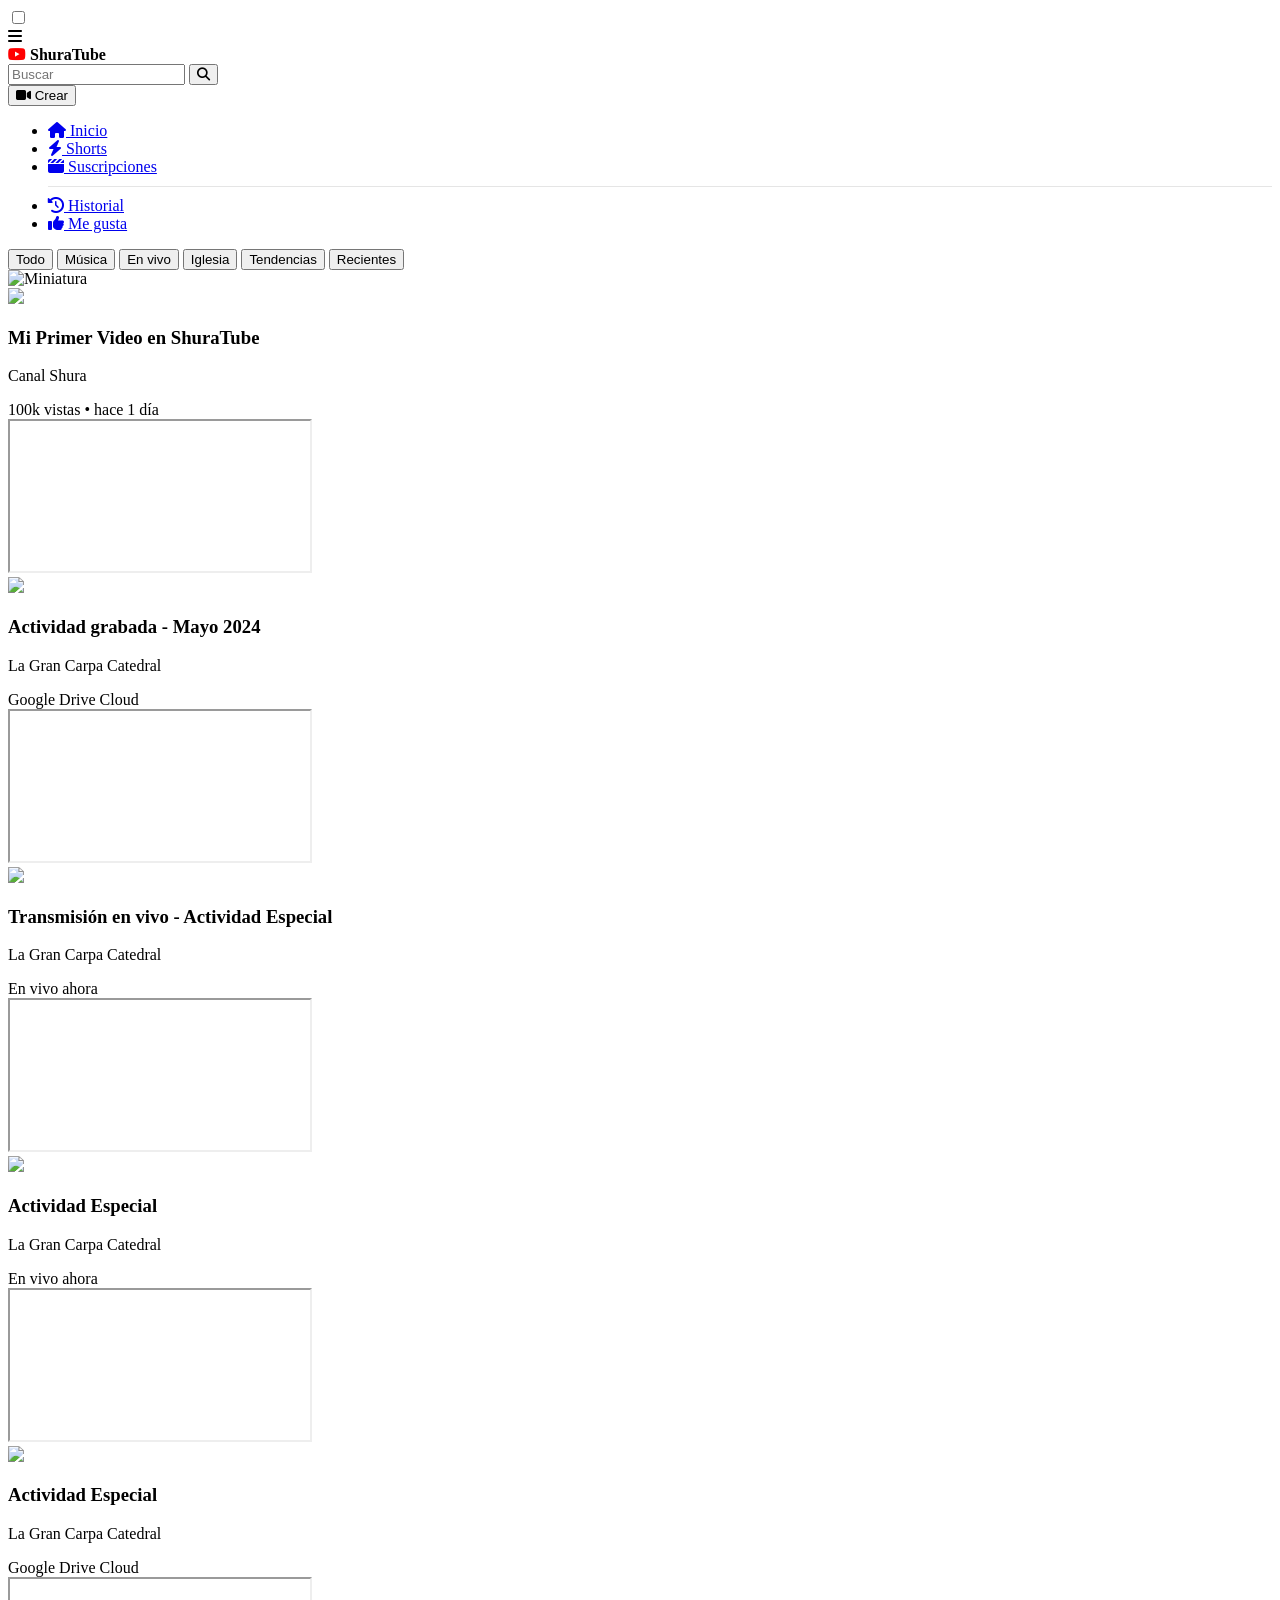
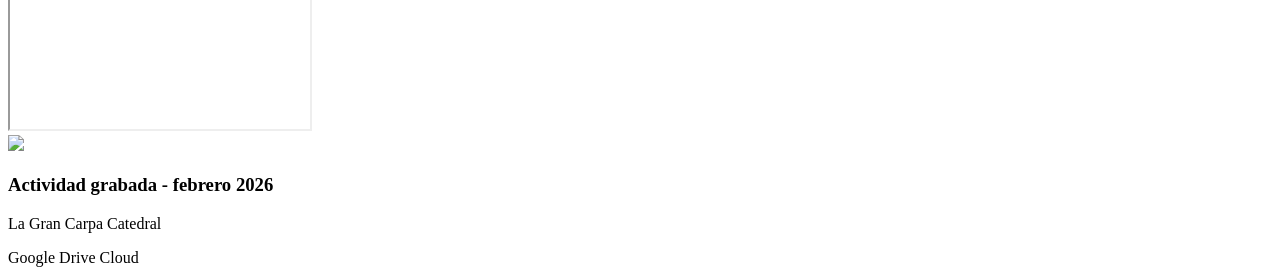
==== index.html @ ed7ae96f "actualizacion" ====
<!DOCTYPE html>
<html lang="es">
<head>
    <meta charset="UTF-8">
    <meta name="viewport" content="width=device-width, initial-scale=1.0">
    <title>ShuraTube - Proyecto Final</title>
    <link rel="stylesheet" href="ejemplo-web.css">
    <link rel="stylesheet" href="https://cdnjs.cloudflare.com/ajax/libs/font-awesome/6.5.0/css/all.min.css">
</head>
<body>

    <input type="checkbox" id="menu-toggle">
    <label for="menu-toggle" class="overlay"></label>

    <header class="header">
        <div class="header-left">
            <label for="menu-toggle" class="hamburguesa">
                <i class="fa-solid fa-bars"></i>
            </label>
            <div class="logo">
                <i class="fa-brands fa-youtube" style="color: red;"></i>
                <strong>ShuraTube</strong>
            </div>
        </div>

        <form class="buscador-container">
            <input type="text" placeholder="Buscar">
            <button type="submit"><i class="fa-solid fa-magnifying-glass"></i></button>
        </form>

        <div class="header-icons">
            <button class="btn-crear"><i class="fa-solid fa-video"></i> <span>Crear</span></button>
            <div class="usuario-perfil"></div>
        </div>
    </header>

    <nav class="sidebar">
        <ul class="nav-list">
            <li><a href="#" class="nav-link"><i class="fa-solid fa-house"></i> <span>Inicio</span></a></li>
            <li><a href="#" class="nav-link"><i class="fa-solid fa-bolt"></i> <span>Shorts</span></a></li>
            <li><a href="#" class="nav-link"><i class="fa-solid fa-clapperboard"></i> <span>Suscripciones</span></a></li>
            <hr style="margin: 10px 0; border: none; border-top: 1px solid #e5e5e5;">
            <li><a href="#" class="nav-link"><i class="fa-solid fa-clock-rotate-left"></i> <span>Historial</span></a></li>
            <li><a href="#" class="nav-link"><i class="fa-solid fa-thumbs-up"></i> <span>Me gusta</span></a></li>
        </ul>
    </nav>

    <div class="filtros-bar">
        <button class="chip activo">Todo</button>
        <button class="chip">Música</button>
        <button class="chip">En vivo</button>
        <button class="chip">Iglesia</button>
        <button class="chip">Tendencias</button>
        <button class="chip">Recientes</button>
    </div>

    <main class="video-grid">
        <article class="video-card">
            <div class="thumbnail">
                <img src="https://i.ytimg.com/vi/dQw4w9WgXcQ/hqdefault.jpg" alt="Miniatura">
            </div>
            <div class="video-info">
                <div class="canal-foto"><img src="https://i.pravatar.cc/100?img=1"></div>
                <div class="video-text">
                    <h3>Mi Primer Video en ShuraTube</h3>
                    <p>Canal Shura</p>
                    <span>100k vistas • hace 1 día</span>
                </div>
            </div>
        </article>

        <article class="video-card">
            <div class="thumbnail">
                <iframe src="https://drive.google.com/file/d/1GOAZhxAKeAnUFugBx-S7AjI6qAwIoHbl/preview"></iframe>
            </div>
            <div class="video-info">
                <div class="canal-foto"><img src="carapa catedral.jpg"></div>
                <div class="video-text">
                    <h3>Actividad grabada - Mayo 2024</h3>
                    <p>La Gran Carpa Catedral</p>
                    <span>Google Drive Cloud</span>
                </div>
            </div>
        </article>

        <article class="video-card">
            <div class="thumbnail">
                <iframe src="https://drive.google.com/file/d/1pkYusbKKjyEZFmV5aNTrHvIJcKEvFAxJ/preview"></iframe>
            </div>
            <div class="video-info">
                <div class="canal-foto"><img src="carapa catedral.jpg"></div>
                <div class="video-text">
                    <h3>Transmisión en vivo - Actividad Especial</h3>
                    <p>La Gran Carpa Catedral</p>
                    <span>En vivo ahora</span>
                </div>
            </div>
        </article>

            <article class="video-card">
                <div class="thumbnail">
                    <iframe src="https://drive.google.com/file/d/1fN1k1i-yfgMkz7oVrlGTjqS8MuEVe0v-/preview"></iframe>
                </div>
                <div class="video-info">
                    <div class="canal-foto"><img src="carapa catedral.jpg"></div>
                    <div class="video-text">
                        <h3>Actividad Especial</h3>
                        <p>La Gran Carpa Catedral</p>
                        <span>En vivo ahora</span>
                    </div>
                </div>

            </article>
            <article class="video-card">
                <div class="thumbnail">
                    <iframe src="https://drive.google.com/file/d/1RZanhlSk9fKDCDi-TwZC9IbrdHIZNq7a/preview"></iframe>
                </div>
                <div class="video-info">
                    <div class="canal-foto"><img src="carapa catedral.jpg"></div>
                    <div class="video-text">
                        <h3>Actividad Especial</h3>
                        <p>La Gran Carpa Catedral</p>
                        <span>Google Drive Cloud</span>
                    </div>
                </div>
            </article>
            <article class="video-card">
                <div class="thumbnail">
                    <iframe src="https://drive.google.com/file/d/1HwPLoT-62tzbYzL7IRBfa05EXw4gXECT/preview"></iframe>
                </div>
                <div class="video-info">
                    <div class="canal-foto"><img src="carapa catedral.jpg"></div>
                    <div class="video-text  ">
                        <h3>Actividad grabada - febrero 2026</h3>
                        <p>La Gran Carpa Catedral</p>
                        <span>Google Drive Cloud</span>
                    </div>
                </div>
            </article>


        
    </main>

</body>
</html>
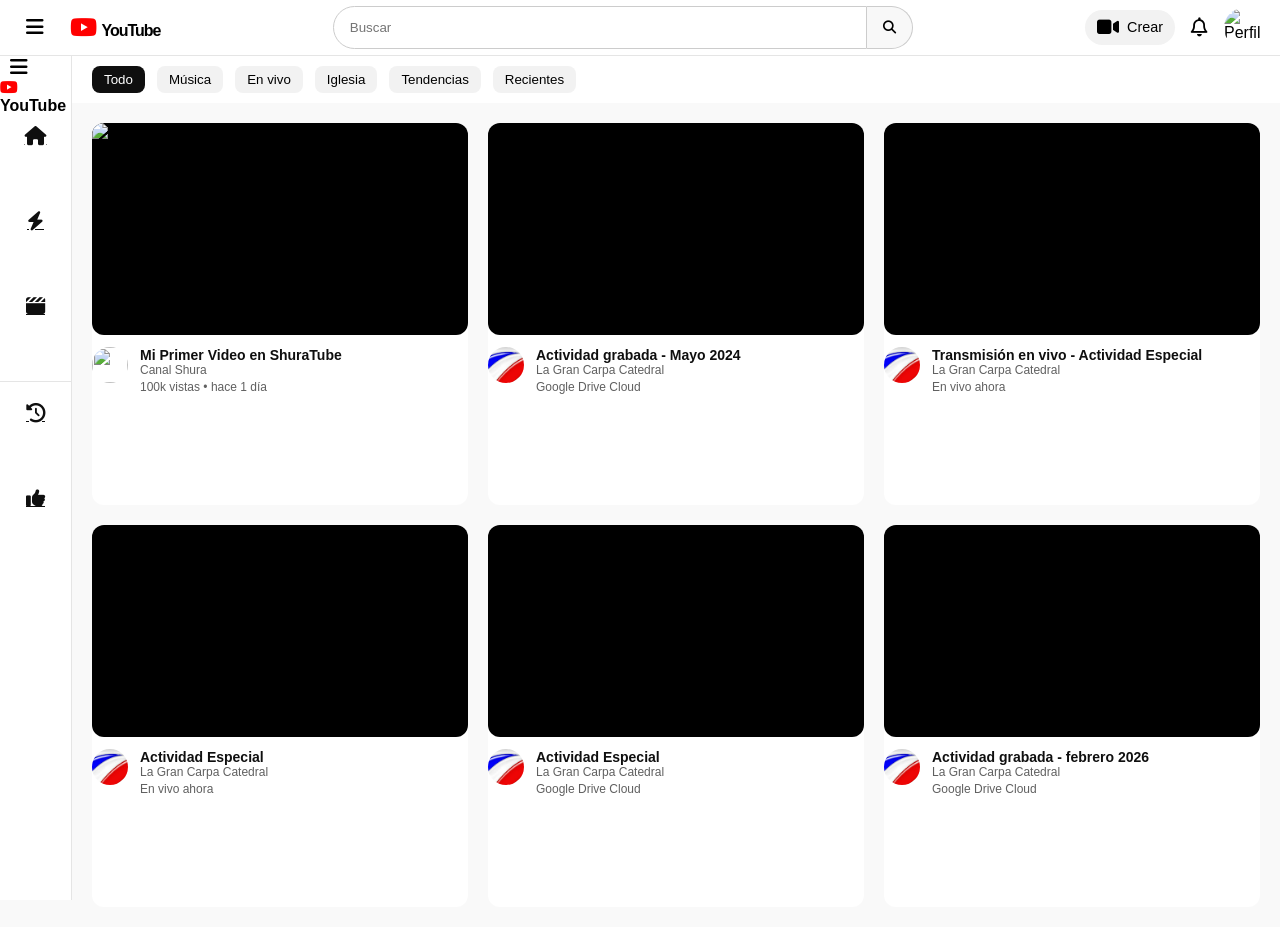
==== commit 53e0597a: "Guardando cambios temporales antes de cambiar de rama" ====
--- a/index.html
+++ b/index.html
@@ -3,38 +3,52 @@
 <head>
     <meta charset="UTF-8">
     <meta name="viewport" content="width=device-width, initial-scale=1.0">
-    <title>ShuraTube - Proyecto Final</title>
+    <title>YouTube</title>
     <link rel="stylesheet" href="ejemplo-web.css">
     <link rel="stylesheet" href="https://cdnjs.cloudflare.com/ajax/libs/font-awesome/6.5.0/css/all.min.css">
 </head>
 <body>
-
-    <input type="checkbox" id="menu-toggle">
+ <input type="checkbox" id="menu-toggle" hidden>
     <label for="menu-toggle" class="overlay"></label>
 
-    <header class="header">
-        <div class="header-left">
-            <label for="menu-toggle" class="hamburguesa">
-                <i class="fa-solid fa-bars"></i>
-            </label>
-            <div class="logo">
-                <i class="fa-brands fa-youtube" style="color: red;"></i>
-                <strong>ShuraTube</strong>
-            </div>
+
+<header class="header">
+    <div class="header-left">
+        <label for="menu-toggle" class="hamburguesa">
+            <i class="fa-solid fa-bars"></i>
+        </label>
+        <div class="logo">
+            <i class="fa-brands fa-youtube" style="color: #FF0000; font-size: 1.5rem;"></i>
+            <span style="font-weight: bold; letter-spacing: -1px;">YouTube</span>
         </div>
+    </div>
 
-        <form class="buscador-container">
-            <input type="text" placeholder="Buscar">
-            <button type="submit"><i class="fa-solid fa-magnifying-glass"></i></button>
-        </form>
 
-        <div class="header-icons">
-            <button class="btn-crear"><i class="fa-solid fa-video"></i> <span>Crear</span></button>
-            <div class="usuario-perfil"></div>
+    <form class="buscador-container">
+        <input type="text" placeholder="Buscar">
+        <button type="submit"><i class="fa-solid fa-magnifying-glass"></i></button>
+    </form>
+
+
+    <div class="header-icons">
+        <button class="btn-crear"><i class="fa-solid fa-video"></i> <span>Crear</span></button>
+        <button class="btn-campana"><i class="fa-regular fa-bell"></i></button>
+        <div class="usuario-perfil">
+            <img src="https://i.pravatar.cc/100?img=1" alt="Perfil" style="width:100%; height:100%; object-fit:cover;">
         </div>
-    </header>
+    </div>
+</header>
 
-    <nav class="sidebar">
+
+   
+   <nav class="sidebar">
+        <div class="sidebar-header">
+         <label for="menu-toggle" class="hamburguesa"><i class="fa-solid fa-bars"></i></label>
+         <div class="logo">
+            <i class="fa-brands fa-youtube" style="color: red;"></i>
+            <strong>YouTube</strong>
+         </div>
+        </div>
         <ul class="nav-list">
             <li><a href="#" class="nav-link"><i class="fa-solid fa-house"></i> <span>Inicio</span></a></li>
             <li><a href="#" class="nav-link"><i class="fa-solid fa-bolt"></i> <span>Shorts</span></a></li>
@@ -69,6 +83,9 @@
             </div>
         </article>
 
+
+
+
         <article class="video-card">
             <div class="thumbnail">
                 <iframe src="https://drive.google.com/file/d/1GOAZhxAKeAnUFugBx-S7AjI6qAwIoHbl/preview"></iframe>
@@ -82,6 +99,9 @@
                 </div>
             </div>
         </article>
+
+
+
 
         <article class="video-card">
             <div class="thumbnail">
@@ -97,6 +117,9 @@
             </div>
         </article>
 
+
+
+
             <article class="video-card">
                 <div class="thumbnail">
                     <iframe src="https://drive.google.com/file/d/1fN1k1i-yfgMkz7oVrlGTjqS8MuEVe0v-/preview"></iframe>
@@ -109,6 +132,9 @@
                         <span>En vivo ahora</span>
                     </div>
                 </div>
+
+
+
 
             </article>
             <article class="video-card">
@@ -139,8 +165,20 @@
             </article>
 
 
-        
+
+
+
+
+
+
+       
     </main>
 
+
+
+
 </body>
-</html>+</html>
+
+
+  
--- a/ejemplo-web.css
+++ b/ejemplo-web.css
@@ -0,0 +1,360 @@
+/* 1. VARIABLES Y RESET */
+:root {
+    --bg-color: #f9f9f9;
+    --text-main: #0f0f0f;
+    --text-sec: #606060;
+    --border: #e5e5e5;
+    --sidebar-mini: 75px;
+    --sidebar-full: 240px;
+}
+
+
+* { box-sizing: border-box; margin: 0; padding: 0; }
+
+
+body {
+    font-family: "Roboto", Arial, sans-serif;
+    background-color: var(--bg-color);
+    display: grid;
+    /* Columna 1: Sidebar (auto), Columna 2: Contenido (1fr) */
+    grid-template-columns:72px 1fr;
+    grid-template-rows: 3.5rem auto 1fr;
+    min-height: 100vh;
+}
+
+
+/* 2. CAPA GRIS (OVERLAY) */
+.overlay {
+    position: fixed;
+    top: 0; left: 0; right: 0; bottom: 0;
+    background: rgba(0, 0, 0, 0.4);
+    z-index: 1500;
+    display: none;
+}
+
+
+#menu-toggle:checked ~ .overlay { display: block; }
+
+
+/* 3. HEADER */
+.header {
+    grid-column: 1 / 3;
+
+
+    display: flex;
+
+
+    justify-content: space-between;
+   
+    align-items: center;
+   
+    padding: 0 1em;
+
+
+    gap: 1rem;
+   
+    position: sticky;
+   
+    top: 0;
+   
+    z-index: 2000;
+   
+    background: white;
+   
+    border-bottom: 1px solid var(--border);
+}
+/* Ajuste para la parte derecha del Header */
+.header-icons {
+    display: flex;
+    align-items: center;
+    gap: 0.5rem; /* Espacio entre botones */
+    flex-shrink: 0;
+}
+
+.btn-crear, .btn-campana {
+    background: none;
+    border: none;
+    padding: 8px;
+    border-radius: 50%;
+    cursor: pointer;
+    font-size: 1.2rem;
+    display: flex;
+    align-items: center;
+    justify-content: center;
+    transition: 0.2s;
+}
+
+.btn-crear:hover, .btn-campana:hover {
+    background: #f2f2f2;
+}
+
+/* El span "Crear" lo ocultamos en móviles para ahorrar espacio */
+.btn-crear span {
+    display: none;
+    font-size: 0.9rem;
+    margin-left: 8px;
+    font-weight: 500;
+}
+
+.header-left { display: flex; align-items: center; gap: 1em; }
+.hamburguesa { font-size: 1.25em; cursor: pointer; padding: 0.5em; border-radius: 50%; }
+.hamburguesa:hover { background: #f2f2f2; }
+
+
+.buscador-container { display: flex;
+     flex: 1;
+     max-width: 600px;
+     margin: 0 20px;
+     padding: 10px; }
+.buscador-container input {
+     width: 100%;
+     padding: 0.8rem 1rem;
+      border: 1px solid #ccc;
+     border-radius:2.5rem 0 0 2.5rem;
+     outline: none;
+}
+.buscador-container button {
+     padding: 0.8rem 1rem;
+     border: 1px solid #ccc;
+      border-left: none;
+     border-radius: 0 2.5rem 2.5rem 0;
+      background: #f8f8f8;
+     cursor: pointer;
+}
+.usuario-perfil {
+    width: 2.5rem; height: 2.5rem; border-radius: 50%; overflow: hidden;
+}
+
+
+/* 4. SIDEBAR DINÁMICO */
+#menu-toggle { display: none; }
+
+
+.sidebar {
+
+    grid-column: 1; /* Se queda en el espacio de 72px */
+    grid-row: 2 / 4;
+    width: 72px;    /* Ancho mini fijo */
+    background: white;
+    position: sticky;
+    top: 3.5rem;
+    height: calc(100vh - 3.5rem);
+    z-index: 1000;
+    transition: width 0.2s; /* Animación suave */
+    border-right: 1px solid var(--border);
+    overflow-x: hidden;
+}
+
+/* CUANDO SE ABRE EL MENÚ */
+#menu-toggle:checked ~ .sidebar {
+    top: 0;      /* Se pega al top para cubrir el header */
+    width: 240px;   /* Crece a tamaño completo */
+    position: fixed; /* CAMBIA A FIXED PARA SOBREPONERSE */
+    z-index: 3000;  /* Se pone por encima de todo */
+    box-shadow: 10px 0 20px rgba(0,0,0,0.1); /* Sombra para notar que flota */
+}
+
+
+
+.nav-link {
+    display: flex;
+    flex-direction: column;
+    align-items: center;
+    padding: 0.75rem 1.5rem;
+    font-size: 1rem;
+    color: var(--text-main);
+    gap: 1.5rem;
+}
+.nav-link i { font-size: 1.2em; min-width: 1.5rem; text-align: center; }
+.nav-link span { opacity: 0; transition: opacity 0.2s; white-space: nowrap; }
+
+
+#menu-toggle:checked ~ .sidebar .nav-link span { opacity: 1; }
+.nav-link:hover { background: #f2f2f2; border-radius: 0.625rem; margin: 0 0.5rem; }
+
+
+/* 5. FILTROS */
+.filtros-bar {
+    grid-column: 2;
+    display: flex; gap: 0.75rem; padding: 0.625rem 1.25rem;
+    background: white; position: sticky; top: 3.5rem; z-index: 998;
+    overflow-x: auto;
+    scrollbar-width: none; /* Oculta scroll en Firefox */
+}
+.filtros-bar::-webkit-scrollbar {
+    display: none; /* Oculta scroll en Chrome/Safari */
+}
+.chip { padding: 0.375rem 0.75rem; background: #f2f2f2; border: none; border-radius: 0.5rem; cursor: pointer; white-space: nowrap; }
+.chip.activo { background: #0f0f0f; color: white; }
+
+
+/* 6. GRID DE VIDEOS */
+.video-grid {
+   
+    grid-column: 2;
+   
+    display: grid;
+   
+    grid-template-columns: repeat(auto-fill, minmax(280px, 1fr));
+   
+    gap: 1.25rem;
+   
+    padding: 1.25rem;
+}
+
+
+.video-card {
+ 
+    transition: transform 0.2s, box-shadow 0.4s ease;
+    border-radius: 0.75rem;
+    background: white;
+   
+   
+}
+.video-card:hover {
+     transform: translateY(-5px);
+     box-shadow: 0 4px 12px rgba(0, 0, 0, 0.1);
+    cursor: pointer;
+}
+
+
+.thumbnail {
+    position: relative; width: 100%; aspect-ratio: 16 / 9;
+    background: black; border-radius: 0.75rem; overflow: hidden;
+}
+.thumbnail img, .thumbnail iframe {
+ position: absolute;
+ top: 0;
+ left: 0;
+  width: 100%;
+ height: 100%;
+ object-fit: cover;
+ border: none;
+}
+
+
+.video-info {
+ display: flex;
+ gap: 0.75rem;
+ margin-top: 0.75rem;
+}
+.canal-foto {
+    width: 2.25rem;
+    height: 2.25rem;
+    border-radius: 50%;
+    overflow: hidden;
+    flex-shrink: 0;
+}
+.canal-foto img { width: 100%; height: 100%; object-fit: cover; }
+.video-text h3 { font-size: 0.875rem; color: var(--text-main); line-height: 1.2; }
+.video-text p, .video-text span { font-size: 0.75rem; color: var(--text-sec); }
+@media screen and (max-width: 600px) {
+    .buscador-container {
+        /* Eliminamos el borde y el fondo para que solo se vea el icono */
+        border: none;
+        background: transparent;
+        margin: 0;
+        flex: 0; /* Ya no intenta ocupar todo el centro */
+    }
+
+    .buscador-container input {
+        display: none; /* OCULTA EL CUADRO DE TEXTO */
+    }
+
+    .buscador-container button {
+        background: transparent;
+        border: none;
+        width: 40px;
+        height: 40px;
+        display: flex;
+        align-items: center;
+        justify-content: center;
+        font-size: 1.3rem;
+        border-radius: 50%;
+    }
+
+    
+}
+/* 7. ADAPTACIÓN MÓVIL */
+@media screen and (max-width: 720px) {
+    body { grid-template-columns: 1fr; }
+    .sidebar {
+        position: fixed;
+        left: -100%;
+        top: 0; /* CAMBIA ESTO DE 3.5rem A 0 */
+        height: 100vh;
+        z-index: 3000; /* Asegúrate de que esté por encima del header */
+        width: 240px;
+        transition: left 0.3s ease;
+    }
+
+    /* Opcional: Para que el logo se vea dentro del menú al abrirlo, 
+       añade un padding superior para que no choque con nada */
+    .sidebar .nav-list {
+        margin-top: 60px; 
+    }
+       
+    #menu-toggle:checked ~ .sidebar { left: 0; }
+    .filtros-bar { grid-column: 1; }
+    .video-grid {
+        grid-column: 1; /* Ocupa toda la pantalla */
+        padding: 0; /* Videos de borde a borde estilo YouTube móvil */
+        gap: 0;
+    }
+
+    .video-card {
+        border-radius: 0;
+        margin-bottom: 1rem;
+    }
+
+    .thumbnail {
+        border-radius: 0; /* En móvil los videos suelen ser rectos */
+    }
+
+    .video-info {
+        padding: 0 12px;
+    }
+    
+}
+
+
+
+@media screen and (max-width: 480px) {
+   
+
+
+   
+    .video-grid {
+        grid-template-columns: repeat(auto-fill, minmax(200px, 1fr));
+        gap: 1rem;
+        padding: 1rem;
+    }
+    .thumbnail {
+        aspect-ratio: 16 / 9;
+    }
+
+
+
+
+}
+
+
+
+
+@media screen and (min-width: 1400px) {
+    /* Opcional: ocultar hamburguesa si quieres el sidebar siempre fijo */
+    .hamburguesa { display: none; }
+}
+    /* En pantallas más grandes (Tablets/PC), mostramos el texto "Crear" */
+@media screen and (min-width: 1024px) {
+    .btn-crear {
+        border-radius: 20px;
+        padding: 8px 12px;
+        background: #f2f2f2;
+    }
+    .btn-crear span { display: inline; }
+}
+
+
+
+
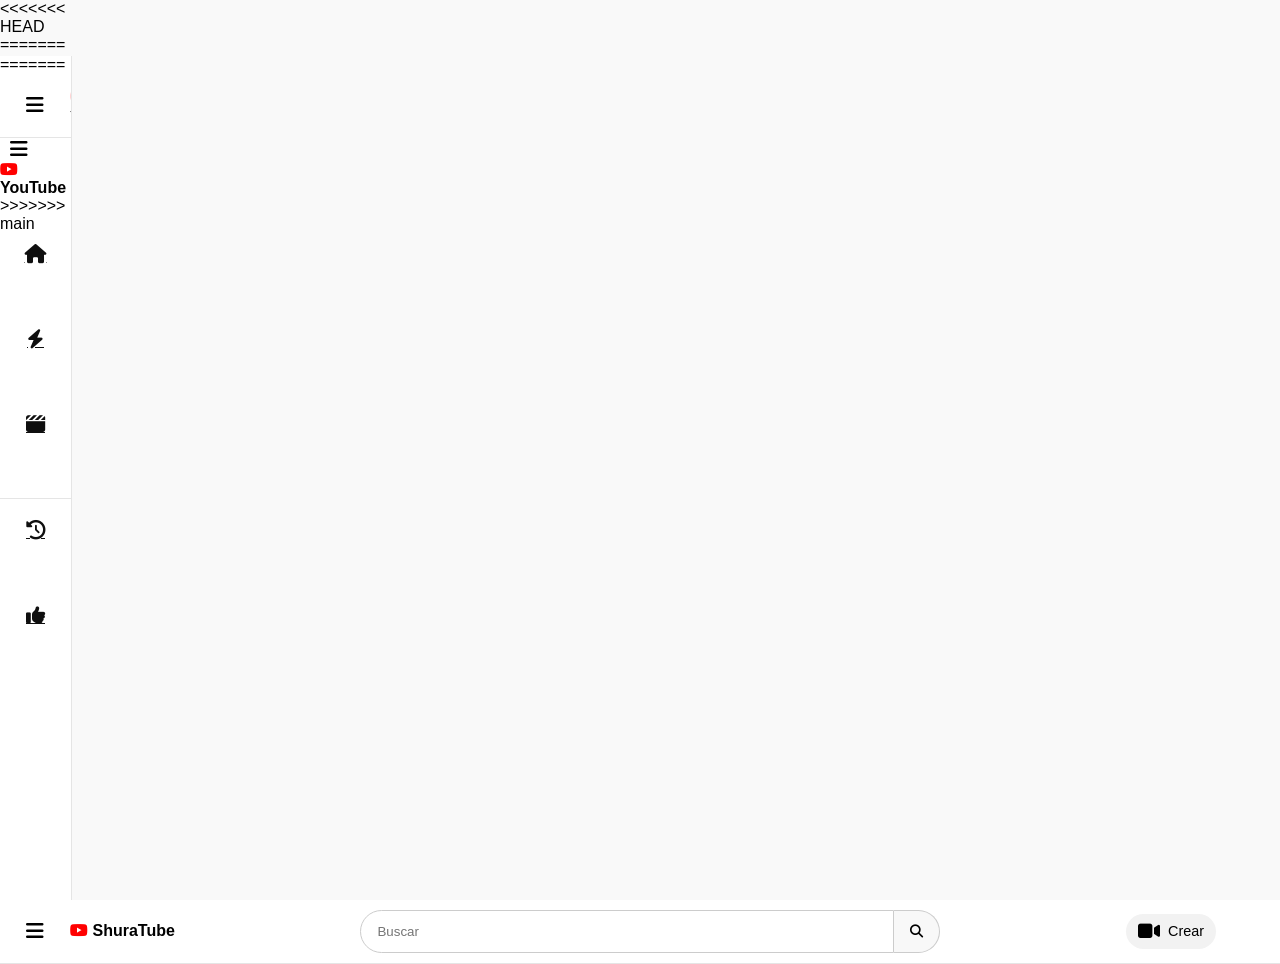
==== commit ad4e387c: "Solución de conflictos entre main y desarrollo" ====
--- a/index.html
+++ b/index.html
@@ -3,11 +3,44 @@
 <head>
     <meta charset="UTF-8">
     <meta name="viewport" content="width=device-width, initial-scale=1.0">
+<<<<<<< HEAD
+    <title>ShuraTube - Proyecto Final</title>
+=======
     <title>YouTube</title>
+>>>>>>> main
     <link rel="stylesheet" href="ejemplo-web.css">
     <link rel="stylesheet" href="https://cdnjs.cloudflare.com/ajax/libs/font-awesome/6.5.0/css/all.min.css">
 </head>
 <body>
+<<<<<<< HEAD
+
+    <input type="checkbox" id="menu-toggle">
+    <label for="menu-toggle" class="overlay"></label>
+
+    <header class="header">
+        <div class="header-left">
+            <label for="menu-toggle" class="hamburguesa">
+                <i class="fa-solid fa-bars"></i>
+            </label>
+            <div class="logo">
+                <i class="fa-brands fa-youtube" style="color: red;"></i>
+                <strong>ShuraTube</strong>
+            </div>
+        </div>
+
+        <form class="buscador-container">
+            <input type="text" placeholder="Buscar">
+            <button type="submit"><i class="fa-solid fa-magnifying-glass"></i></button>
+        </form>
+
+        <div class="header-icons">
+            <button class="btn-crear"><i class="fa-solid fa-video"></i> <span>Crear</span></button>
+            <div class="usuario-perfil"></div>
+        </div>
+    </header>
+
+    <nav class="sidebar">
+=======
  <input type="checkbox" id="menu-toggle" hidden>
     <label for="menu-toggle" class="overlay"></label>
 
@@ -49,6 +82,7 @@
             <strong>YouTube</strong>
          </div>
         </div>
+>>>>>>> main
         <ul class="nav-list">
             <li><a href="#" class="nav-link"><i class="fa-solid fa-house"></i> <span>Inicio</span></a></li>
             <li><a href="#" class="nav-link"><i class="fa-solid fa-bolt"></i> <span>Shorts</span></a></li>
@@ -83,9 +117,12 @@
             </div>
         </article>
 
-
-
-
+<<<<<<< HEAD
+=======
+
+
+
+>>>>>>> main
         <article class="video-card">
             <div class="thumbnail">
                 <iframe src="https://drive.google.com/file/d/1GOAZhxAKeAnUFugBx-S7AjI6qAwIoHbl/preview"></iframe>
@@ -100,9 +137,12 @@
             </div>
         </article>
 
-
-
-
+<<<<<<< HEAD
+=======
+
+
+
+>>>>>>> main
         <article class="video-card">
             <div class="thumbnail">
                 <iframe src="https://drive.google.com/file/d/1pkYusbKKjyEZFmV5aNTrHvIJcKEvFAxJ/preview"></iframe>
@@ -117,9 +157,12 @@
             </div>
         </article>
 
-
-
-
+<<<<<<< HEAD
+=======
+
+
+
+>>>>>>> main
             <article class="video-card">
                 <div class="thumbnail">
                     <iframe src="https://drive.google.com/file/d/1fN1k1i-yfgMkz7oVrlGTjqS8MuEVe0v-/preview"></iframe>
@@ -133,9 +176,12 @@
                     </div>
                 </div>
 
-
-
-
+<<<<<<< HEAD
+=======
+
+
+
+>>>>>>> main
             </article>
             <article class="video-card">
                 <div class="thumbnail">
@@ -165,6 +211,13 @@
             </article>
 
 
+<<<<<<< HEAD
+        
+    </main>
+
+</body>
+</html>
+=======
 
 
 
@@ -181,4 +234,5 @@
 </html>
 
 
-  +  
+>>>>>>> main
--- a/ejemplo-web.css
+++ b/ejemplo-web.css
@@ -168,10 +168,8 @@
 .nav-link i { font-size: 1.2em; min-width: 1.5rem; text-align: center; }
 .nav-link span { opacity: 0; transition: opacity 0.2s; white-space: nowrap; }
 
-
 #menu-toggle:checked ~ .sidebar .nav-link span { opacity: 1; }
 .nav-link:hover { background: #f2f2f2; border-radius: 0.625rem; margin: 0 0.5rem; }
-
 
 /* 5. FILTROS */
 .filtros-bar {
@@ -187,36 +185,33 @@
 .chip { padding: 0.375rem 0.75rem; background: #f2f2f2; border: none; border-radius: 0.5rem; cursor: pointer; white-space: nowrap; }
 .chip.activo { background: #0f0f0f; color: white; }
 
-
 /* 6. GRID DE VIDEOS */
 .video-grid {
-   
+    
     grid-column: 2;
-   
+    
     display: grid;
-   
+    
     grid-template-columns: repeat(auto-fill, minmax(280px, 1fr));
-   
+    
     gap: 1.25rem;
-   
+    
     padding: 1.25rem;
 }
 
-
 .video-card {
- 
+  
     transition: transform 0.2s, box-shadow 0.4s ease;
     border-radius: 0.75rem;
     background: white;
-   
-   
+    
+    
 }
 .video-card:hover {
      transform: translateY(-5px);
      box-shadow: 0 4px 12px rgba(0, 0, 0, 0.1);
     cursor: pointer;
 }
-
 
 .thumbnail {
     position: relative; width: 100%; aspect-ratio: 16 / 9;
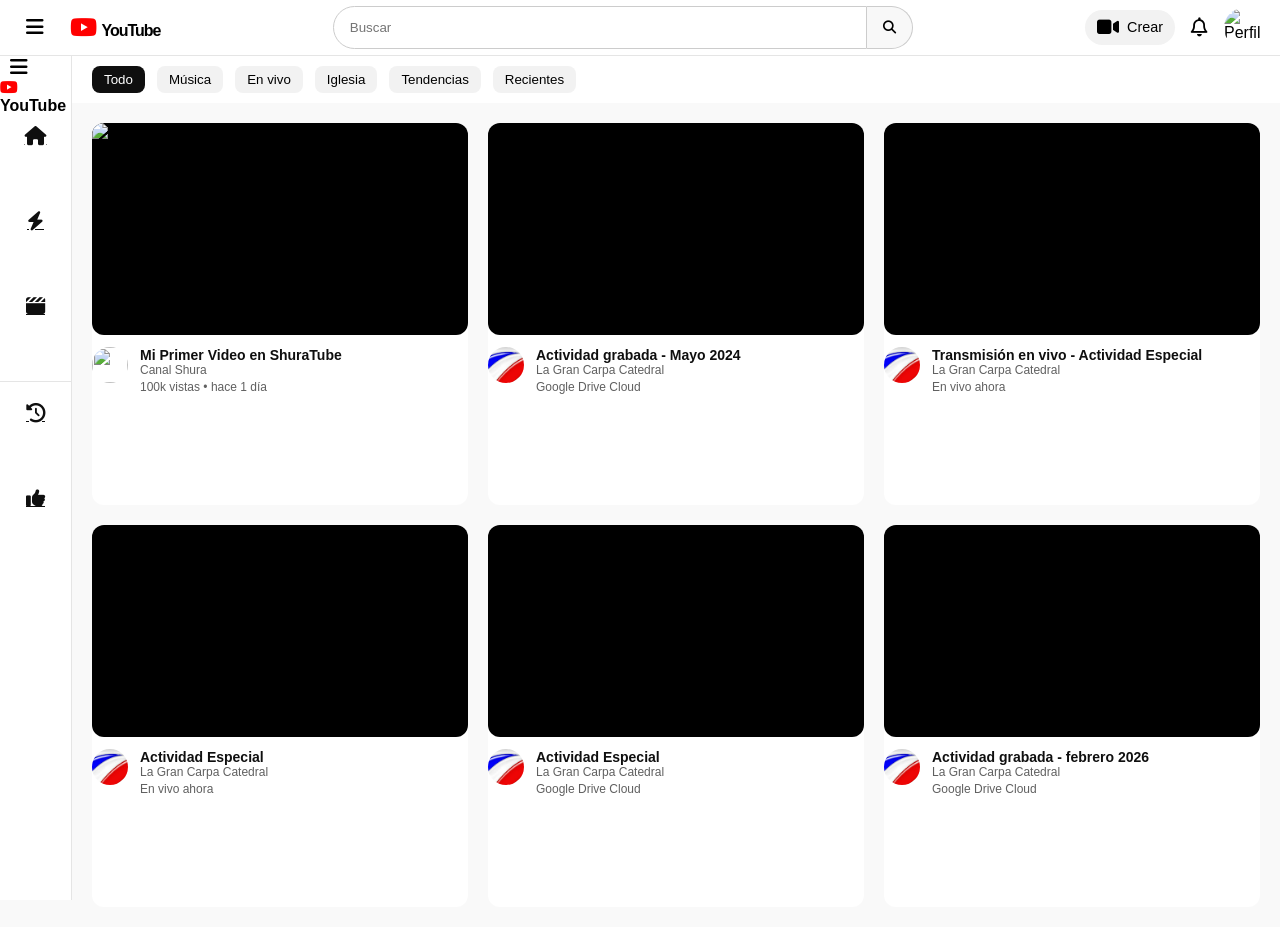
==== commit b06fcb42: "Mensaje de lo que hiciste" ====
--- a/index.html
+++ b/index.html
@@ -3,44 +3,11 @@
 <head>
     <meta charset="UTF-8">
     <meta name="viewport" content="width=device-width, initial-scale=1.0">
-<<<<<<< HEAD
-    <title>ShuraTube - Proyecto Final</title>
-=======
     <title>YouTube</title>
->>>>>>> main
     <link rel="stylesheet" href="ejemplo-web.css">
     <link rel="stylesheet" href="https://cdnjs.cloudflare.com/ajax/libs/font-awesome/6.5.0/css/all.min.css">
 </head>
 <body>
-<<<<<<< HEAD
-
-    <input type="checkbox" id="menu-toggle">
-    <label for="menu-toggle" class="overlay"></label>
-
-    <header class="header">
-        <div class="header-left">
-            <label for="menu-toggle" class="hamburguesa">
-                <i class="fa-solid fa-bars"></i>
-            </label>
-            <div class="logo">
-                <i class="fa-brands fa-youtube" style="color: red;"></i>
-                <strong>ShuraTube</strong>
-            </div>
-        </div>
-
-        <form class="buscador-container">
-            <input type="text" placeholder="Buscar">
-            <button type="submit"><i class="fa-solid fa-magnifying-glass"></i></button>
-        </form>
-
-        <div class="header-icons">
-            <button class="btn-crear"><i class="fa-solid fa-video"></i> <span>Crear</span></button>
-            <div class="usuario-perfil"></div>
-        </div>
-    </header>
-
-    <nav class="sidebar">
-=======
  <input type="checkbox" id="menu-toggle" hidden>
     <label for="menu-toggle" class="overlay"></label>
 
@@ -82,7 +49,6 @@
             <strong>YouTube</strong>
          </div>
         </div>
->>>>>>> main
         <ul class="nav-list">
             <li><a href="#" class="nav-link"><i class="fa-solid fa-house"></i> <span>Inicio</span></a></li>
             <li><a href="#" class="nav-link"><i class="fa-solid fa-bolt"></i> <span>Shorts</span></a></li>
@@ -117,12 +83,9 @@
             </div>
         </article>
 
-<<<<<<< HEAD
-=======
 
 
 
->>>>>>> main
         <article class="video-card">
             <div class="thumbnail">
                 <iframe src="https://drive.google.com/file/d/1GOAZhxAKeAnUFugBx-S7AjI6qAwIoHbl/preview"></iframe>
@@ -137,12 +100,9 @@
             </div>
         </article>
 
-<<<<<<< HEAD
-=======
 
 
 
->>>>>>> main
         <article class="video-card">
             <div class="thumbnail">
                 <iframe src="https://drive.google.com/file/d/1pkYusbKKjyEZFmV5aNTrHvIJcKEvFAxJ/preview"></iframe>
@@ -157,12 +117,9 @@
             </div>
         </article>
 
-<<<<<<< HEAD
-=======
 
 
 
->>>>>>> main
             <article class="video-card">
                 <div class="thumbnail">
                     <iframe src="https://drive.google.com/file/d/1fN1k1i-yfgMkz7oVrlGTjqS8MuEVe0v-/preview"></iframe>
@@ -176,12 +133,9 @@
                     </div>
                 </div>
 
-<<<<<<< HEAD
-=======
 
 
 
->>>>>>> main
             </article>
             <article class="video-card">
                 <div class="thumbnail">
@@ -211,13 +165,6 @@
             </article>
 
 
-<<<<<<< HEAD
-        
-    </main>
-
-</body>
-</html>
-=======
 
 
 
@@ -234,5 +181,4 @@
 </html>
 
 
-  
->>>>>>> main
+  
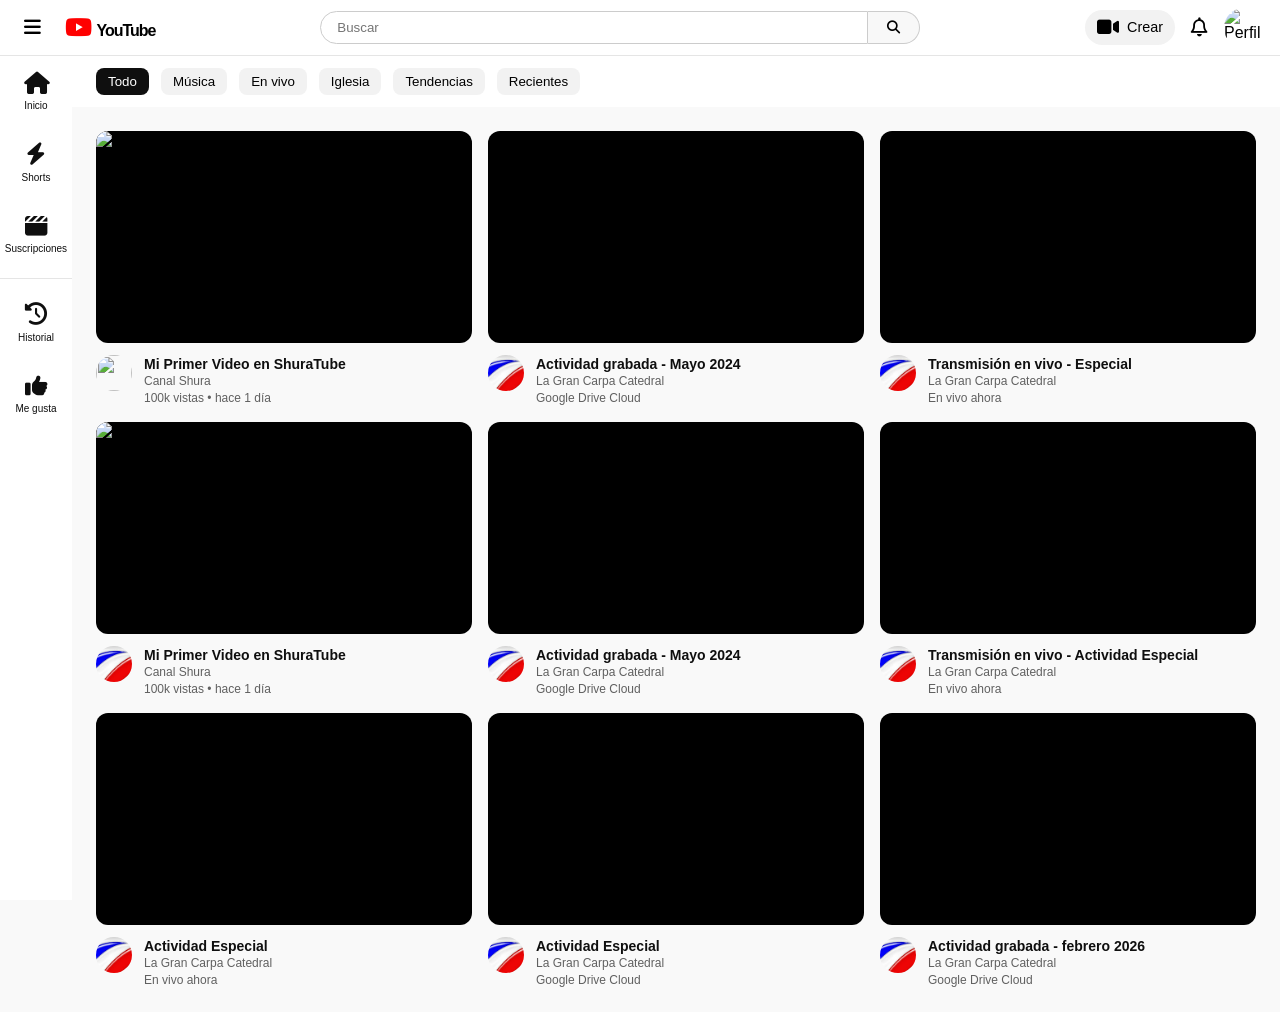
==== commit 76c064d4: "Mejora de ShuraTube: CSS Grid responsivo y estructura del Header" ====
--- a/index.html
+++ b/index.html
@@ -3,78 +3,124 @@
 <head>
     <meta charset="UTF-8">
     <meta name="viewport" content="width=device-width, initial-scale=1.0">
-    <title>YouTube</title>
+    <title>ShuraTube - Mi YouTube Personal</title>
     <link rel="stylesheet" href="ejemplo-web.css">
     <link rel="stylesheet" href="https://cdnjs.cloudflare.com/ajax/libs/font-awesome/6.5.0/css/all.min.css">
 </head>
 <body>
- <input type="checkbox" id="menu-toggle" hidden>
+    <!-- Controles de Estado -->
+    <input type="checkbox" id="menu-toggle" hidden>
     <label for="menu-toggle" class="overlay"></label>
 
-
-<header class="header">
-    <div class="header-left">
-        <label for="menu-toggle" class="hamburguesa">
-            <i class="fa-solid fa-bars"></i>
-        </label>
-        <div class="logo">
-            <i class="fa-brands fa-youtube" style="color: #FF0000; font-size: 1.5rem;"></i>
-            <span style="font-weight: bold; letter-spacing: -1px;">YouTube</span>
-        </div>
-    </div>
-
-
-    <form class="buscador-container">
-        <input type="text" placeholder="Buscar">
-        <button type="submit"><i class="fa-solid fa-magnifying-glass"></i></button>
-    </form>
-
-
-    <div class="header-icons">
-        <button class="btn-crear"><i class="fa-solid fa-video"></i> <span>Crear</span></button>
-        <button class="btn-campana"><i class="fa-regular fa-bell"></i></button>
-        <div class="usuario-perfil">
-            <img src="https://i.pravatar.cc/100?img=1" alt="Perfil" style="width:100%; height:100%; object-fit:cover;">
-        </div>
-    </div>
-</header>
-
-
-   
-   <nav class="sidebar">
+    <!-- Header (Masthead) -->
+    <header class="header">
+        <div class="header-left">
+            <label for="menu-toggle" class="hamburguesa">
+                <i class="fa-solid fa-bars"></i>
+            </label>
+            <div class="logo">
+                <i class="fa-brands fa-youtube" style="color: #FF0000; font-size: 1.5rem;"></i>
+                <span style="font-weight: bold; letter-spacing: -1px;">YouTube</span>
+            </div>
+        </div>
+
+        <form class="buscador-container">
+            <input type="text" placeholder="Buscar">
+            <button type="submit"><i class="fa-solid fa-magnifying-glass"></i></button>
+        </form>
+
+        <div class="header-icons">
+            <button class="btn-crear"><i class="fa-solid fa-video"></i> <span>Crear</span></button>
+            <button class="btn-campana"><i class="fa-regular fa-bell"></i></button>
+            <div class="usuario-perfil">
+                <img src="https://i.pravatar.cc/100?img=1" alt="Perfil">
+            </div>
+        </div>
+    </header>
+
+    <!-- Sidebar (Guía Dinámica) -->
+    <nav class="sidebar">
+        <!-- Cabecera interna (solo visible en modo ancho/fixed) -->
         <div class="sidebar-header">
-         <label for="menu-toggle" class="hamburguesa"><i class="fa-solid fa-bars"></i></label>
-         <div class="logo">
-            <i class="fa-brands fa-youtube" style="color: red;"></i>
-            <strong>YouTube</strong>
-         </div>
-        </div>
+            <label for="menu-toggle" class="hamburguesa"><i class="fa-solid fa-bars"></i></label>
+            <div class="logo">
+                <i class="fa-brands fa-youtube" style="color: red;"></i>
+                <strong>YouTube</strong>
+            </div>
+        </div>
+        
         <ul class="nav-list">
             <li><a href="#" class="nav-link"><i class="fa-solid fa-house"></i> <span>Inicio</span></a></li>
             <li><a href="#" class="nav-link"><i class="fa-solid fa-bolt"></i> <span>Shorts</span></a></li>
             <li><a href="#" class="nav-link"><i class="fa-solid fa-clapperboard"></i> <span>Suscripciones</span></a></li>
-            <hr style="margin: 10px 0; border: none; border-top: 1px solid #e5e5e5;">
+            <hr class="sidebar-hr">
             <li><a href="#" class="nav-link"><i class="fa-solid fa-clock-rotate-left"></i> <span>Historial</span></a></li>
             <li><a href="#" class="nav-link"><i class="fa-solid fa-thumbs-up"></i> <span>Me gusta</span></a></li>
         </ul>
     </nav>
 
-    <div class="filtros-bar">
-        <button class="chip activo">Todo</button>
-        <button class="chip">Música</button>
-        <button class="chip">En vivo</button>
-        <button class="chip">Iglesia</button>
-        <button class="chip">Tendencias</button>
-        <button class="chip">Recientes</button>
-    </div>
-
-    <main class="video-grid">
-        <article class="video-card">
+    <!-- Contenido Principal -->
+    <main id="page-manager">
+        <div class="filtros-bar">
+            <button class="chip activo">Todo</button>
+            <button class="chip">Música</button>
+            <button class="chip">En vivo</button>
+            <button class="chip">Iglesia</button>
+            <button class="chip">Tendencias</button>
+            <button class="chip">Recientes</button>
+        </div>
+
+        <section class="video-grid">
+            <!-- Video 1 (Imagen normal) -->
+            <article class="video-card">
+                <div class="thumbnail">
+                    <img src="https://i.ytimg.com/vi/dQw4w9WgXcQ/hqdefault.jpg" alt="Miniatura">
+                </div>
+                <div class="video-info">
+                    <div class="canal-foto"><img src="https://i.pravatar.cc/100?img=1"></div>
+                    <div class="video-text">
+                        <h3>Mi Primer Video en ShuraTube</h3>
+                        <p>Canal Shura</p>
+                        <span>100k vistas • hace 1 día</span>
+                    </div>
+                </div>
+            </article>
+
+            <!-- Video 2 (Tu Iframe de Google Drive) -->
+            <article class="video-card">
+                <div class="thumbnail">
+                    <iframe src="https://drive.google.com/file/d/1GOAZhxAKeAnUFugBx-S7AjI6qAwIoHbl/preview"></iframe>
+                </div>
+                <div class="video-info">
+                    <div class="canal-foto"><img src="carapa catedral.jpg"></div>
+                    <div class="video-text">
+                        <h3>Actividad grabada - Mayo 2024</h3>
+                        <p>La Gran Carpa Catedral</p>
+                        <span>Google Drive Cloud</span>
+                    </div>
+                </div>
+            </article>
+
+            <!-- Video 3 (Otro Iframe) -->
+            <article class="video-card">
+                <div class="thumbnail">
+                    <iframe src="https://drive.google.com/file/d/1pkYusbKKjyEZFmV5aNTrHvIJcKEvFAxJ/preview"></iframe>
+                </div>
+                <div class="video-info">
+                    <div class="canal-foto"><img src="carapa catedral.jpg"></div>
+                    <div class="video-text">
+                        <h3>Transmisión en vivo - Especial</h3>
+                        <p>La Gran Carpa Catedral</p>
+                        <span>En vivo ahora</span>
+                    </div>
+                </div>
+            </article>
+               <article class="video-card">
             <div class="thumbnail">
                 <img src="https://i.ytimg.com/vi/dQw4w9WgXcQ/hqdefault.jpg" alt="Miniatura">
             </div>
             <div class="video-info">
-                <div class="canal-foto"><img src="https://i.pravatar.cc/100?img=1"></div>
+                <div class="canal-foto"><img src="carapa catedral.jpg"></div>
                 <div class="video-text">
                     <h3>Mi Primer Video en ShuraTube</h3>
                     <p>Canal Shura</p>
@@ -161,24 +207,10 @@
                         <p>La Gran Carpa Catedral</p>
                         <span>Google Drive Cloud</span>
                     </div>
-                </div>
-            </article>
-
-
-
-
-
-
-
-
-       
+               
+                </div>
+            </article>
+        </section>
     </main>
-
-
-
-
 </body>
 </html>
-
-
-  
--- a/ejemplo-web.css
+++ b/ejemplo-web.css
@@ -4,63 +4,45 @@
     --text-main: #0f0f0f;
     --text-sec: #606060;
     --border: #e5e5e5;
-    --sidebar-mini: 75px;
+    --header-height: 56px;
+    --sidebar-mini: 72px;
     --sidebar-full: 240px;
 }
 
-
 * { box-sizing: border-box; margin: 0; padding: 0; }
-
 
 body {
     font-family: "Roboto", Arial, sans-serif;
     background-color: var(--bg-color);
     display: grid;
-    /* Columna 1: Sidebar (auto), Columna 2: Contenido (1fr) */
-    grid-template-columns:72px 1fr;
-    grid-template-rows: 3.5rem auto 1fr;
+    /* Columna 1 fija de 72px, Columna 2 flexible */
+    grid-template-columns: var(--sidebar-mini) 1fr;
+    grid-template-rows: var(--header-height) 1fr;
     min-height: 100vh;
 }
 
-
-/* 2. CAPA GRIS (OVERLAY) */
+/* 2. OVERLAY (Capa oscura) */
 .overlay {
     position: fixed;
     top: 0; left: 0; right: 0; bottom: 0;
-    background: rgba(0, 0, 0, 0.4);
-    z-index: 1500;
+    background: rgba(0, 0, 0, 0.5);
+    z-index: 2500;
     display: none;
 }
-
-
 #menu-toggle:checked ~ .overlay { display: block; }
-
 
 /* 3. HEADER */
 .header {
     grid-column: 1 / 3;
-
-
-    display: flex;
-
-
+    display: flex;
     justify-content: space-between;
-   
-    align-items: center;
-   
-    padding: 0 1em;
-
-
-    gap: 1rem;
-   
+    align-items: center;
+    padding: 0 16px;
+    height: var(--header-height);
     position: sticky;
-   
     top: 0;
-   
-    z-index: 2000;
-   
+    z-index: 2100;
     background: white;
-   
     border-bottom: 1px solid var(--border);
 }
 /* Ajuste para la parte derecha del Header */
@@ -70,6 +52,7 @@
     gap: 0.5rem; /* Espacio entre botones */
     flex-shrink: 0;
 }
+
 
 .btn-crear, .btn-campana {
     background: none;
@@ -84,11 +67,11 @@
     transition: 0.2s;
 }
 
+
 .btn-crear:hover, .btn-campana:hover {
     background: #f2f2f2;
 }
 
-/* El span "Crear" lo ocultamos en móviles para ahorrar espacio */
 .btn-crear span {
     display: none;
     font-size: 0.9rem;
@@ -96,226 +79,135 @@
     font-weight: 500;
 }
 
-.header-left { display: flex; align-items: center; gap: 1em; }
-.hamburguesa { font-size: 1.25em; cursor: pointer; padding: 0.5em; border-radius: 50%; }
+.header-left { display: flex; align-items: center; gap: 1rem; }
+.hamburguesa { font-size: 1.2rem; cursor: pointer; padding: 8px; border-radius: 50%; display: flex; align-items: center; }
 .hamburguesa:hover { background: #f2f2f2; }
 
-
-.buscador-container { display: flex;
-     flex: 1;
-     max-width: 600px;
-     margin: 0 20px;
-     padding: 10px; }
+/* BUSCADOR */
+.buscador-container { display: flex; flex: 1; max-width: 600px; margin: 0 40px; }
 .buscador-container input {
-     width: 100%;
-     padding: 0.8rem 1rem;
-      border: 1px solid #ccc;
-     border-radius:2.5rem 0 0 2.5rem;
-     outline: none;
+    width: 100%; padding: 0.5rem 1rem; border: 1px solid #ccc;
+    border-radius: 40px 0 0 40px; outline: none;
 }
 .buscador-container button {
-     padding: 0.8rem 1rem;
-     border: 1px solid #ccc;
-      border-left: none;
-     border-radius: 0 2.5rem 2.5rem 0;
-      background: #f8f8f8;
-     cursor: pointer;
+    padding: 0.5rem 1.2rem; border: 1px solid #ccc; border-left: none;
+    border-radius: 0 40px 40px 0; background: #f8f8f8; cursor: pointer;
 }
 .usuario-perfil {
     width: 2.5rem; height: 2.5rem; border-radius: 50%; overflow: hidden;
 }
 
 
-/* 4. SIDEBAR DINÁMICO */
-#menu-toggle { display: none; }
-
-
+/* 4. SIDEBAR (MODO MINI POR DEFECTO) */
 .sidebar {
-
-    grid-column: 1; /* Se queda en el espacio de 72px */
-    grid-row: 2 / 4;
-    width: 72px;    /* Ancho mini fijo */
+    grid-column: 1;
     background: white;
     position: sticky;
-    top: 3.5rem;
-    height: calc(100vh - 3.5rem);
+    top: var(--header-height);
+    height: calc(100vh - var(--header-height));
+    width: var(--sidebar-mini);
     z-index: 1000;
-    transition: width 0.2s; /* Animación suave */
-    border-right: 1px solid var(--border);
     overflow-x: hidden;
-}
-
-/* CUANDO SE ABRE EL MENÚ */
+    transition: width 0.15s ease-in-out;
+}
+
+/* CUANDO EL SIDEBAR SE ABRE (SOBREPUESTO) */
 #menu-toggle:checked ~ .sidebar {
-    top: 0;      /* Se pega al top para cubrir el header */
-    width: 240px;   /* Crece a tamaño completo */
-    position: fixed; /* CAMBIA A FIXED PARA SOBREPONERSE */
-    z-index: 3000;  /* Se pone por encima de todo */
-    box-shadow: 10px 0 20px rgba(0,0,0,0.1); /* Sombra para notar que flota */
-}
-
-
-
+    position: fixed;
+    top: 0;
+    height: 100vh;
+    width: var(--sidebar-full);
+    z-index: 3000;
+    box-shadow: 10px 0 20px rgba(0,0,0,0.1);
+}
+
+.sidebar-header { display: none; padding: 0 16px; height: var(--header-height); align-items: center; gap: 1rem; }
+#menu-toggle:checked ~ .sidebar .sidebar-header { display: flex; }
+
+/* LINKS DEL SIDEBAR */
+.nav-list { list-style: none; }
 .nav-link {
     display: flex;
     flex-direction: column;
     align-items: center;
-    padding: 0.75rem 1.5rem;
-    font-size: 1rem;
+    padding: 16px 0;
+    text-decoration: none;
     color: var(--text-main);
-    gap: 1.5rem;
-}
-.nav-link i { font-size: 1.2em; min-width: 1.5rem; text-align: center; }
-.nav-link span { opacity: 0; transition: opacity 0.2s; white-space: nowrap; }
-
-#menu-toggle:checked ~ .sidebar .nav-link span { opacity: 1; }
-.nav-link:hover { background: #f2f2f2; border-radius: 0.625rem; margin: 0 0.5rem; }
-
-/* 5. FILTROS */
+    font-size: 10px;
+    gap: 6px;
+}
+.nav-link i { font-size: 1.4rem; }
+
+#menu-toggle:checked ~ .sidebar .nav-link {
+    flex-direction: row;
+    padding: 12px 24px;
+    font-size: 14px;
+    gap: 24px;
+    justify-content: flex-start;
+}
+.sidebar-hr { border: none; border-top: 1px solid var(--border); margin: 8px 0; }
+
+/* 5. CONTENIDO (PAGE MANAGER) */
+#page-manager {
+    grid-column: 2;
+    min-width: 0;
+}
+
 .filtros-bar {
-    grid-column: 2;
-    display: flex; gap: 0.75rem; padding: 0.625rem 1.25rem;
-    background: white; position: sticky; top: 3.5rem; z-index: 998;
+    display: flex; gap: 12px; padding: 12px 24px;
+    background: white; position: sticky; top: var(--header-height); z-index: 900;
     overflow-x: auto;
-    scrollbar-width: none; /* Oculta scroll en Firefox */
-}
-.filtros-bar::-webkit-scrollbar {
-    display: none; /* Oculta scroll en Chrome/Safari */
-}
-.chip { padding: 0.375rem 0.75rem; background: #f2f2f2; border: none; border-radius: 0.5rem; cursor: pointer; white-space: nowrap; }
+}
+
+.chip { padding: 6px 12px; background: #f2f2f2; border: none; border-radius: 8px; cursor: pointer; white-space: nowrap; }
 .chip.activo { background: #0f0f0f; color: white; }
 
-/* 6. GRID DE VIDEOS */
+/* 6. GRID DE VIDEOS E IFRAMES */
 .video-grid {
-    
-    grid-column: 2;
-    
     display: grid;
-    
     grid-template-columns: repeat(auto-fill, minmax(280px, 1fr));
-    
-    gap: 1.25rem;
-    
-    padding: 1.25rem;
-}
-
-.video-card {
-  
-    transition: transform 0.2s, box-shadow 0.4s ease;
-    border-radius: 0.75rem;
-    background: white;
-    
-    
-}
-.video-card:hover {
-     transform: translateY(-5px);
-     box-shadow: 0 4px 12px rgba(0, 0, 0, 0.1);
-    cursor: pointer;
+    gap: 16px;
+    padding: 24px;
 }
 
 .thumbnail {
-    position: relative; width: 100%; aspect-ratio: 16 / 9;
-    background: black; border-radius: 0.75rem; overflow: hidden;
+    position: relative;
+    width: 100%;
+    aspect-ratio: 16 / 9;
+    background: black;
+    border-radius: 12px;
+    overflow: hidden;
 }
 .thumbnail img, .thumbnail iframe {
- position: absolute;
- top: 0;
- left: 0;
-  width: 100%;
- height: 100%;
- object-fit: cover;
- border: none;
-}
-
-
-.video-info {
- display: flex;
- gap: 0.75rem;
- margin-top: 0.75rem;
-}
-.canal-foto {
-    width: 2.25rem;
-    height: 2.25rem;
-    border-radius: 50%;
-    overflow: hidden;
-    flex-shrink: 0;
-}
+    position: absolute;
+    top: 0; left: 0;
+    width: 100%; height: 100%;
+    object-fit: cover;
+    border: none;
+}
+
+.video-info { display: flex; gap: 12px; margin-top: 12px; }
+.canal-foto { width: 36px; height: 36px; border-radius: 50%; overflow: hidden; flex-shrink: 0; }
 .canal-foto img { width: 100%; height: 100%; object-fit: cover; }
-.video-text h3 { font-size: 0.875rem; color: var(--text-main); line-height: 1.2; }
-.video-text p, .video-text span { font-size: 0.75rem; color: var(--text-sec); }
-@media screen and (max-width: 600px) {
-    .buscador-container {
-        /* Eliminamos el borde y el fondo para que solo se vea el icono */
-        border: none;
-        background: transparent;
-        margin: 0;
-        flex: 0; /* Ya no intenta ocupar todo el centro */
-    }
-
-    .buscador-container input {
-        display: none; /* OCULTA EL CUADRO DE TEXTO */
-    }
-
-    .buscador-container button {
-        background: transparent;
-        border: none;
-        width: 40px;
-        height: 40px;
-        display: flex;
-        align-items: center;
-        justify-content: center;
-        font-size: 1.3rem;
-        border-radius: 50%;
-    }
-
-    
-}
+.video-text h3 { font-size: 14px; color: var(--text-main); line-height: 1.4; }
+.video-text p, .video-text span { font-size: 12px; color: var(--text-sec); }
+
 /* 7. ADAPTACIÓN MÓVIL */
 @media screen and (max-width: 720px) {
     body { grid-template-columns: 1fr; }
-    .sidebar {
-        position: fixed;
-        left: -100%;
-        top: 0; /* CAMBIA ESTO DE 3.5rem A 0 */
-        height: 100vh;
-        z-index: 3000; /* Asegúrate de que esté por encima del header */
-        width: 240px;
-        transition: left 0.3s ease;
-    }
-
-    /* Opcional: Para que el logo se vea dentro del menú al abrirlo, 
-       añade un padding superior para que no choque con nada */
-    .sidebar .nav-list {
-        margin-top: 60px; 
-    }
-       
+    .sidebar { position: fixed; left: -100%; top: 0; height: 100vh; }
     #menu-toggle:checked ~ .sidebar { left: 0; }
-    .filtros-bar { grid-column: 1; }
-    .video-grid {
-        grid-column: 1; /* Ocupa toda la pantalla */
-        padding: 0; /* Videos de borde a borde estilo YouTube móvil */
-        gap: 0;
-    }
-
-    .video-card {
-        border-radius: 0;
-        margin-bottom: 1rem;
-    }
-
-    .thumbnail {
-        border-radius: 0; /* En móvil los videos suelen ser rectos */
-    }
-
-    .video-info {
-        padding: 0 12px;
-    }
-    
-}
+    #page-manager { grid-column: 1; }
+}
+
+
 
 
 
 @media screen and (max-width: 480px) {
    
+
+
 
 
    
@@ -331,9 +223,11 @@
 
 
 
-}
-
-
+
+
+
+
+}
 
 
 @media screen and (min-width: 1400px) {
@@ -349,7 +243,3 @@
     }
     .btn-crear span { display: inline; }
 }
-
-
-
-
